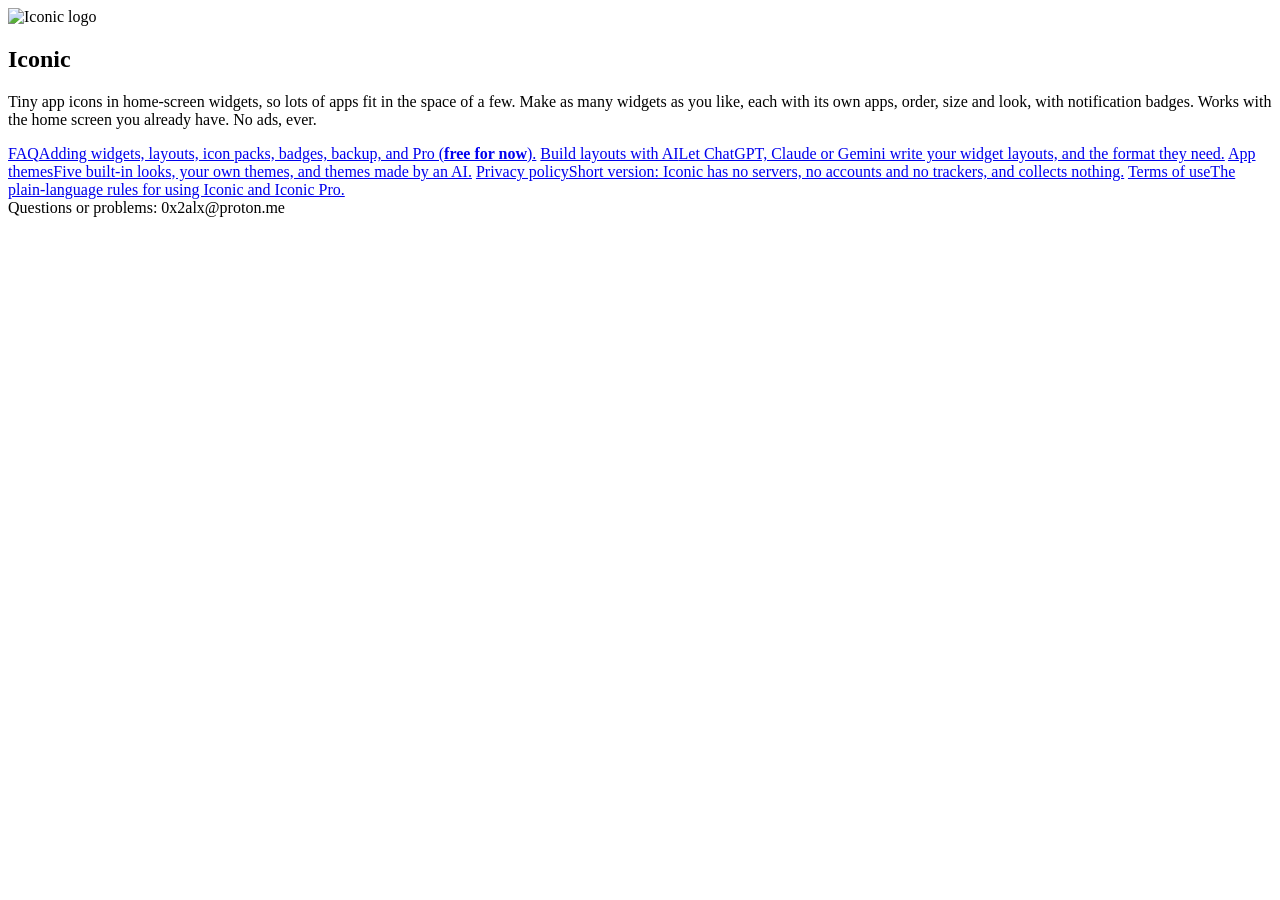
==== index.html @ 1fe92900 "App themes guide (themes.html): built-ins, your own, AI, import, format reference Linked from every " ====
<!doctype html>
<html lang="en">
<head>
<meta charset="utf-8">
<meta name="viewport" content="width=device-width, initial-scale=1, viewport-fit=cover">
<title>Iconic</title>
<meta name="description" content="Iconic puts tiny app icons on your Android home screen in widgets: as many widgets as you like, each with its own apps, order, size and look, with notification badges.">
<link rel="icon" href="assets/favicon.png">
<link rel="stylesheet" href="style.css">
</head>
<body>
<div class="wrap">
  <section class="hero">
    <img src="assets/iconic-logo.png" alt="Iconic logo">
    <h1>Iconic</h1>
    <p>Tiny app icons in home-screen widgets, so lots of apps fit in the space of a few. Make as many widgets as you like, each with its own apps, order, size and look, with notification badges. Works with the home screen you already have. No ads, ever.</p>
  </section>
  <div class="links">
    <a href="faq.html">FAQ<span>Adding widgets, layouts, icon packs, badges, backup, and Pro (<strong>free for now</strong>).</span></a>
    <a href="ai.html">Build layouts with AI<span>Let ChatGPT, Claude or Gemini write your widget layouts, and the format they need.</span></a>
    <a href="themes.html">App themes<span>Five built-in looks, your own themes, and themes made by an AI.</span></a>
    <a href="privacy.html">Privacy policy<span>Short version: Iconic has no servers, no accounts and no trackers, and collects nothing.</span></a>
    <a href="terms.html">Terms of use<span>The plain-language rules for using Iconic and Iconic Pro.</span></a>
  </div>
  <footer>Questions or problems: 0x2alx@proton.me</footer>
</div>
</body>
</html>
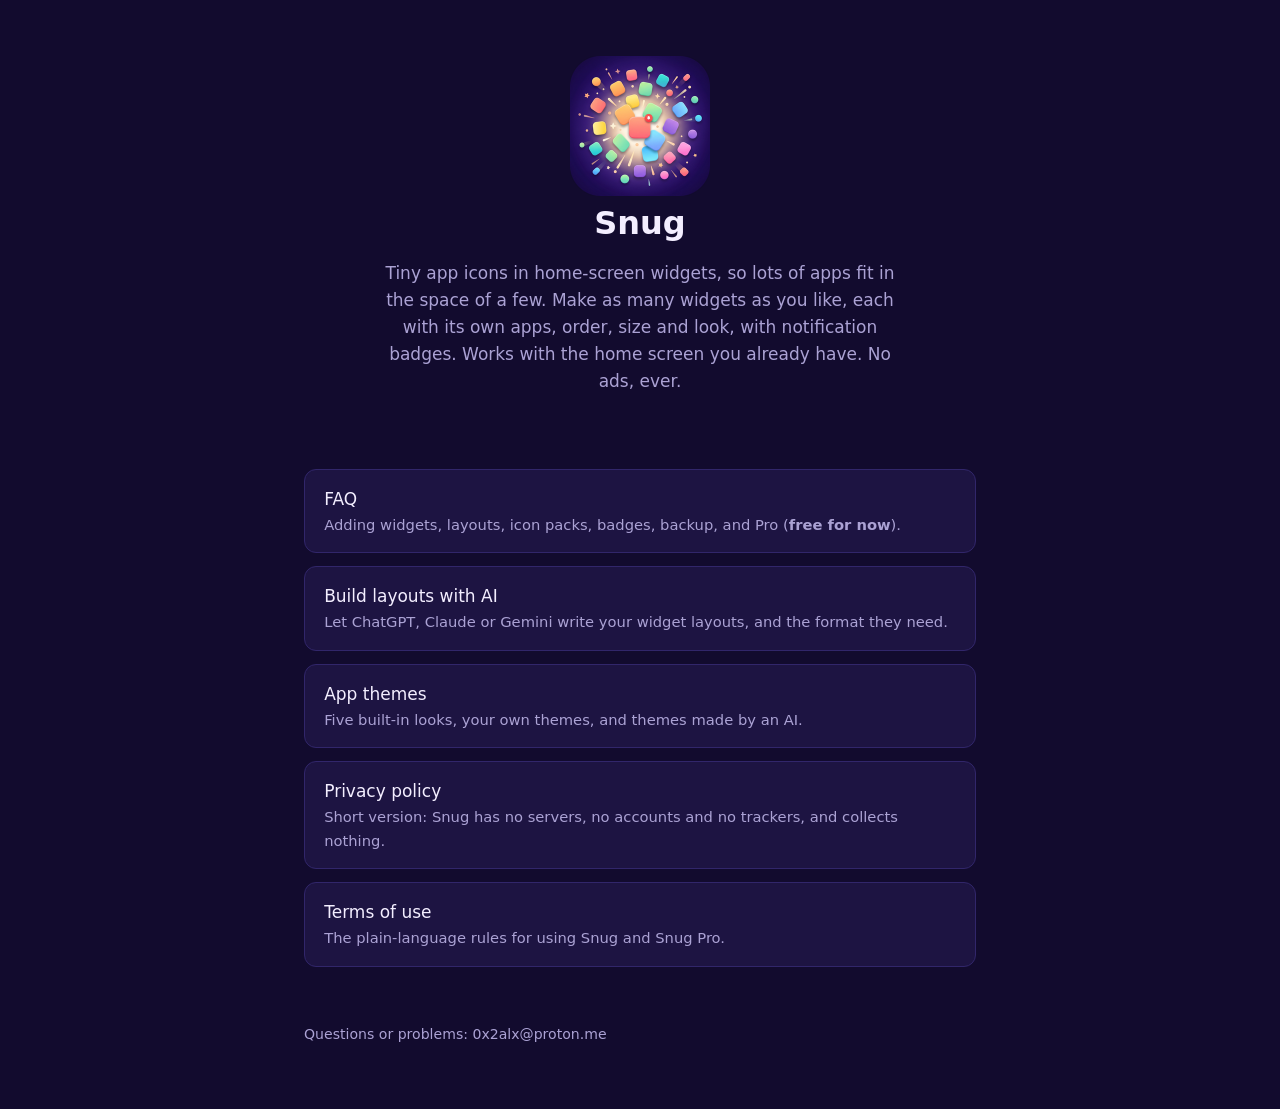
==== commit 693b8ca3: "Rename: Iconic is now Snug The app is Snug (dev.alx.snug) and this site moves to snug-site. Every pa" ====
--- a/index.html
+++ b/index.html
@@ -3,24 +3,24 @@
 <head>
 <meta charset="utf-8">
 <meta name="viewport" content="width=device-width, initial-scale=1, viewport-fit=cover">
-<title>Iconic</title>
-<meta name="description" content="Iconic puts tiny app icons on your Android home screen in widgets: as many widgets as you like, each with its own apps, order, size and look, with notification badges.">
+<title>Snug</title>
+<meta name="description" content="Snug puts tiny app icons on your Android home screen in widgets: as many widgets as you like, each with its own apps, order, size and look, with notification badges.">
 <link rel="icon" href="assets/favicon.png">
 <link rel="stylesheet" href="style.css">
 </head>
 <body>
 <div class="wrap">
   <section class="hero">
-    <img src="assets/iconic-logo.png" alt="Iconic logo">
-    <h1>Iconic</h1>
+    <img src="assets/snug-logo.png" alt="Snug logo">
+    <h1>Snug</h1>
     <p>Tiny app icons in home-screen widgets, so lots of apps fit in the space of a few. Make as many widgets as you like, each with its own apps, order, size and look, with notification badges. Works with the home screen you already have. No ads, ever.</p>
   </section>
   <div class="links">
     <a href="faq.html">FAQ<span>Adding widgets, layouts, icon packs, badges, backup, and Pro (<strong>free for now</strong>).</span></a>
     <a href="ai.html">Build layouts with AI<span>Let ChatGPT, Claude or Gemini write your widget layouts, and the format they need.</span></a>
     <a href="themes.html">App themes<span>Five built-in looks, your own themes, and themes made by an AI.</span></a>
-    <a href="privacy.html">Privacy policy<span>Short version: Iconic has no servers, no accounts and no trackers, and collects nothing.</span></a>
-    <a href="terms.html">Terms of use<span>The plain-language rules for using Iconic and Iconic Pro.</span></a>
+    <a href="privacy.html">Privacy policy<span>Short version: Snug has no servers, no accounts and no trackers, and collects nothing.</span></a>
+    <a href="terms.html">Terms of use<span>The plain-language rules for using Snug and Snug Pro.</span></a>
   </div>
   <footer>Questions or problems: 0x2alx@proton.me</footer>
 </div>
--- a/style.css
+++ b/style.css
@@ -0,0 +1,67 @@
+/* Snug site. Dark on purpose, with the logo's candy colours as accents. System fonts only, so the pages load nothing from third parties. */
+:root {
+  --void: #120B2E;
+  --deep: #1D1442;
+  --line: #31266A;
+  --accent: #FFB84D;
+  --link: #8FD8FF;
+  --ink: #F3EEFF;
+  --muted: #ABA2D4;
+  color-scheme: dark;
+}
+* { box-sizing: border-box; }
+body {
+  margin: 0; background: var(--void); color: var(--ink);
+  font: 17px/1.6 system-ui, -apple-system, "Segoe UI", Roboto, sans-serif;
+}
+.wrap {
+  max-width: 44rem; margin: 0 auto; padding-block: 2.5rem 4rem;
+  padding-left: max(1rem, env(safe-area-inset-left, 0px)); padding-right: max(1rem, env(safe-area-inset-right, 0px));
+}
+header.top { display: flex; align-items: center; gap: .9rem; margin-bottom: 2.5rem; flex-wrap: wrap; }
+header.top img { width: 52px; height: 52px; }
+header.top a { color: var(--ink); text-decoration: none; font-weight: 700; font-size: 1.35rem; }
+nav { margin-left: auto; display: flex; gap: 1.1rem; font-size: .95rem; }
+nav a { color: var(--link); text-decoration: none; }
+nav a[aria-current] { color: var(--accent); }
+h1 { font-size: 2rem; line-height: 1.2; margin: 0 0 .4rem; text-wrap: balance; }
+h2 { font-size: 1.2rem; margin: 2.4rem 0 .5rem; color: var(--accent); text-wrap: balance; }
+p, li { color: var(--ink); }
+.muted { color: var(--muted); }
+a { color: var(--link); }
+a:focus-visible, summary:focus-visible { outline: 2px solid var(--accent); outline-offset: 3px; border-radius: 4px; }
+ul { padding-left: 1.2rem; }
+li + li { margin-top: .35rem; }
+.free { display: inline-block; font-size: .78rem; font-weight: 700; letter-spacing: .02em; padding: .1em .5em; border-radius: 6px;
+  background: var(--accent); color: var(--void); vertical-align: .15em; }
+
+/* FAQ */
+details { border-top: 1px solid var(--line); padding: .9rem 0; }
+details:last-of-type { border-bottom: 1px solid var(--line); }
+summary { cursor: pointer; font-weight: 600; list-style: none; display: flex; gap: .7rem; }
+summary::-webkit-details-marker { display: none; }
+summary::before { content: "+"; color: var(--accent); font-weight: 700; width: 1ch; flex: none; }
+details[open] summary::before { content: "−"; }
+details > :not(summary) { margin-left: 1.7rem; }
+
+/* home */
+.hero { text-align: center; padding-block: 1rem 1.5rem; }
+.hero img { width: 140px; height: 140px; }
+.hero p { color: var(--muted); max-width: 32rem; margin-inline: auto; }
+.links { display: grid; gap: .8rem; margin-top: 2rem; }
+.links a { display: block; padding: 1rem 1.2rem; background: var(--deep); border: 1px solid var(--line); border-radius: 12px;
+  color: var(--ink); text-decoration: none; }
+.links a span { display: block; color: var(--muted); font-size: .92rem; }
+footer { margin-top: 3.5rem; color: var(--muted); font-size: .88rem; }
+
+/* docs pages */
+h3 { font-size: 1.05rem; margin: 1.6rem 0 .4rem; }
+ol { padding-left: 1.4rem; }
+li + li { margin-top: .35rem; }
+code { font: .88em ui-monospace, SFMono-Regular, Menlo, Consolas, monospace; background: var(--deep); padding: .08em .35em; border-radius: 4px; overflow-wrap: anywhere; }
+pre { background: var(--deep); border: 1px solid var(--line); border-radius: 10px; padding: .9rem 1rem; overflow-x: auto; font-size: .85rem; line-height: 1.5; }
+pre code { background: none; padding: 0; overflow-wrap: normal; }
+.wrap table { display: block; overflow-x: auto; border-collapse: collapse; font-size: .9rem; margin: 1rem 0; }
+th, td { text-align: left; vertical-align: top; padding: .5rem .7rem; border-top: 1px solid var(--line); }
+th { color: var(--accent); white-space: nowrap; }
+td:first-child { white-space: nowrap; }
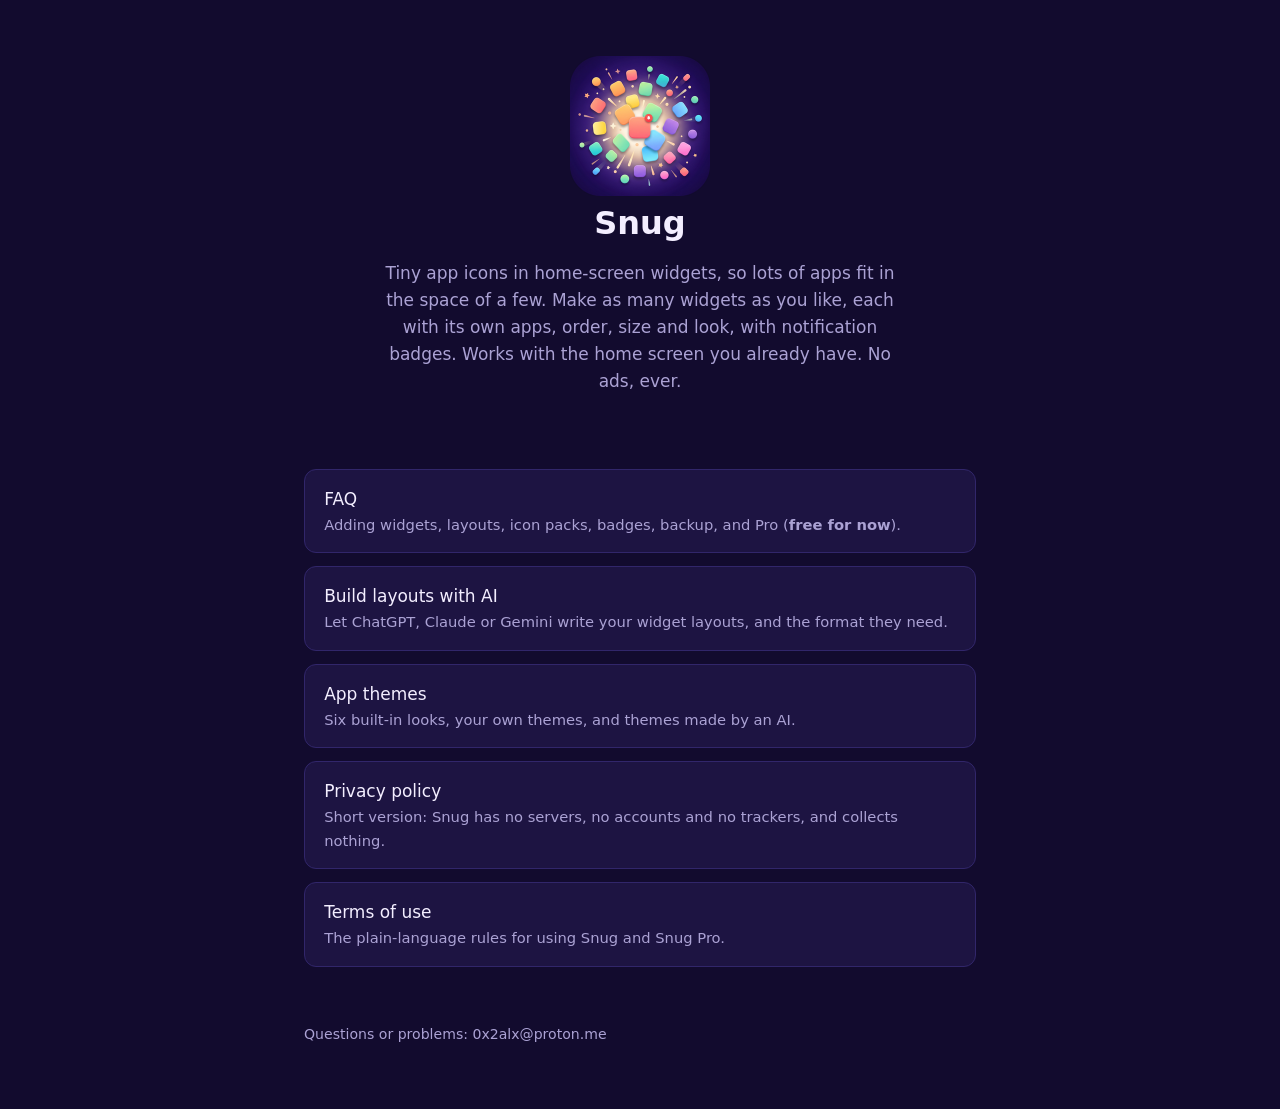
==== commit b29669b2: "Themes: Clumsy Clanker's new look, Petty Officer added Clumsy Clanker is now near-black purple with " ====
--- a/index.html
+++ b/index.html
@@ -18,7 +18,7 @@
   <div class="links">
     <a href="faq.html">FAQ<span>Adding widgets, layouts, icon packs, badges, backup, and Pro (<strong>free for now</strong>).</span></a>
     <a href="ai.html">Build layouts with AI<span>Let ChatGPT, Claude or Gemini write your widget layouts, and the format they need.</span></a>
-    <a href="themes.html">App themes<span>Five built-in looks, your own themes, and themes made by an AI.</span></a>
+    <a href="themes.html">App themes<span>Six built-in looks, your own themes, and themes made by an AI.</span></a>
     <a href="privacy.html">Privacy policy<span>Short version: Snug has no servers, no accounts and no trackers, and collects nothing.</span></a>
     <a href="terms.html">Terms of use<span>The plain-language rules for using Snug and Snug Pro.</span></a>
   </div>
--- a/style.css
+++ b/style.css
@@ -65,3 +65,9 @@
 th, td { text-align: left; vertical-align: top; padding: .5rem .7rem; border-top: 1px solid var(--line); }
 th { color: var(--accent); white-space: nowrap; }
 td:first-child { white-space: nowrap; }
+
+/* Small widget diagrams in the FAQ's grid guide: rows of sections, each sharing its row by --w. */
+.gridpic { display: grid; gap: 6px; max-width: 300px; padding: 10px; margin: .9rem 0 .9rem 1.7rem; background: var(--void); border: 1px solid var(--line); border-radius: 14px; }
+.gridpic .gr { display: flex; gap: 6px; }
+.gridpic .gc { flex: var(--w, 1); min-width: 0; padding: .4rem .55rem; background: var(--deep); border: 1px solid var(--line); border-radius: 8px; font-size: .78rem; color: var(--muted); line-height: 1.3; }
+.gridpic .gc b { display: block; color: var(--accent); font-size: .82rem; }
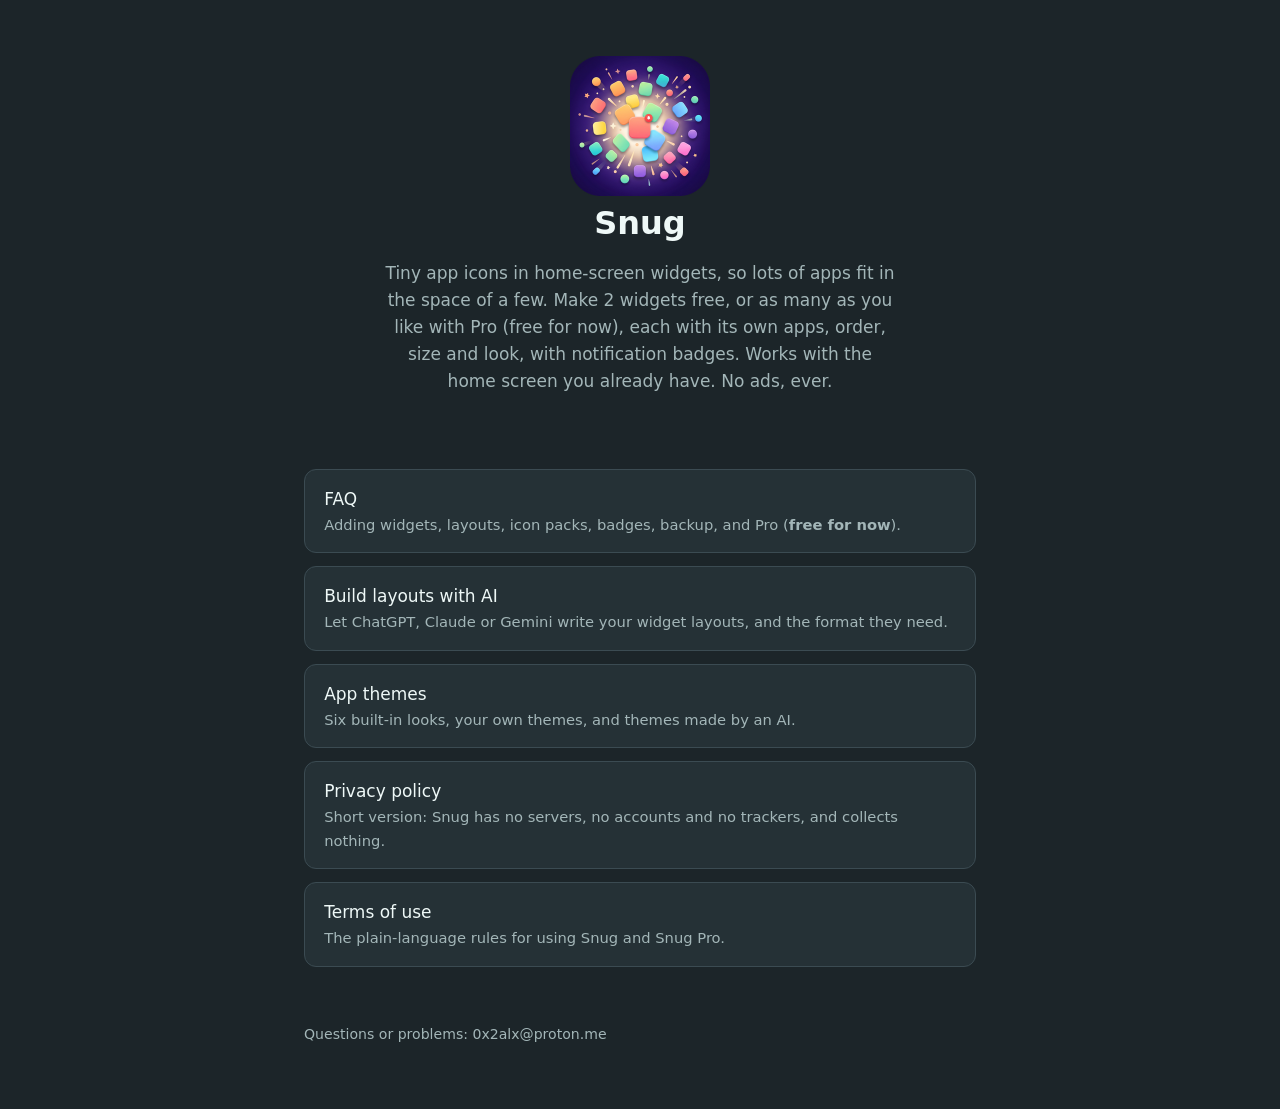
==== commit c543beb9: "Home: free covers 2 widgets; AI format: sections are Pro Matches the app: Pro.FREE_WIDGETS = 2 and A" ====
--- a/index.html
+++ b/index.html
@@ -13,7 +13,7 @@
   <section class="hero">
     <img src="assets/snug-logo.png" alt="Snug logo">
     <h1>Snug</h1>
-    <p>Tiny app icons in home-screen widgets, so lots of apps fit in the space of a few. Make as many widgets as you like, each with its own apps, order, size and look, with notification badges. Works with the home screen you already have. No ads, ever.</p>
+    <p>Tiny app icons in home-screen widgets, so lots of apps fit in the space of a few. Make 2 widgets free, or as many as you like with Pro (free for now), each with its own apps, order, size and look, with notification badges. Works with the home screen you already have. No ads, ever.</p>
   </section>
   <div class="links">
     <a href="faq.html">FAQ<span>Adding widgets, layouts, icon packs, badges, backup, and Pro (<strong>free for now</strong>).</span></a>
--- a/style.css
+++ b/style.css
@@ -1,12 +1,13 @@
-/* Snug site. Dark on purpose, with the logo's candy colours as accents. System fonts only, so the pages load nothing from third parties. */
+/* Snug site. Dark on purpose: the app's Nightwalker theme (slate with a pale aqua accent). System fonts only, so the pages load nothing from third parties. */
 :root {
-  --void: #120B2E;
-  --deep: #1D1442;
-  --line: #31266A;
-  --accent: #FFB84D;
-  --link: #8FD8FF;
-  --ink: #F3EEFF;
-  --muted: #ABA2D4;
+  --void: #1C2529;
+  --deep: #253136;
+  --line: #3B4B52;
+  --accent: #CDFFFB;
+  --on-accent: #12302E;
+  --link: #CDFFFB;
+  --ink: #EEF8F7;
+  --muted: #A3B6B8;
   color-scheme: dark;
 }
 * { box-sizing: border-box; }
@@ -33,7 +34,7 @@
 ul { padding-left: 1.2rem; }
 li + li { margin-top: .35rem; }
 .free { display: inline-block; font-size: .78rem; font-weight: 700; letter-spacing: .02em; padding: .1em .5em; border-radius: 6px;
-  background: var(--accent); color: var(--void); vertical-align: .15em; }
+  background: var(--accent); color: var(--on-accent); vertical-align: .15em; }
 
 /* FAQ */
 details { border-top: 1px solid var(--line); padding: .9rem 0; }
